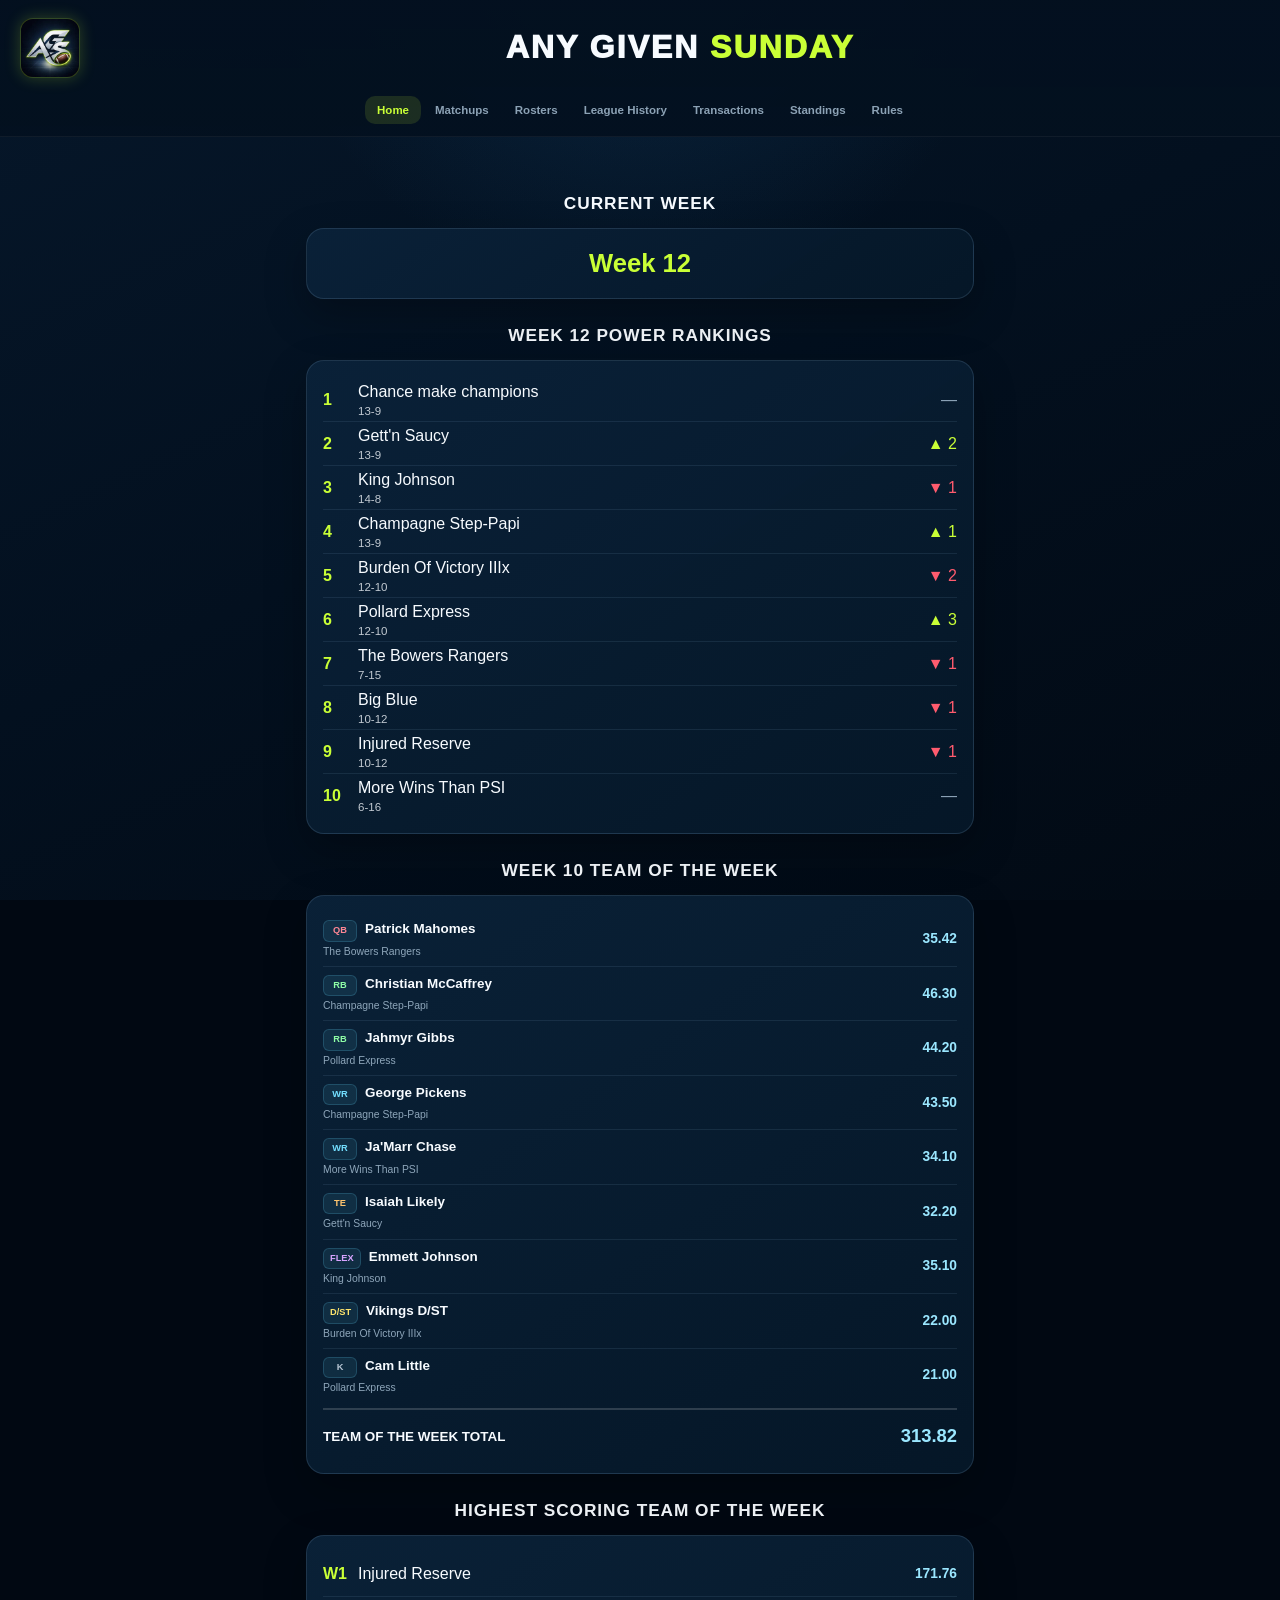
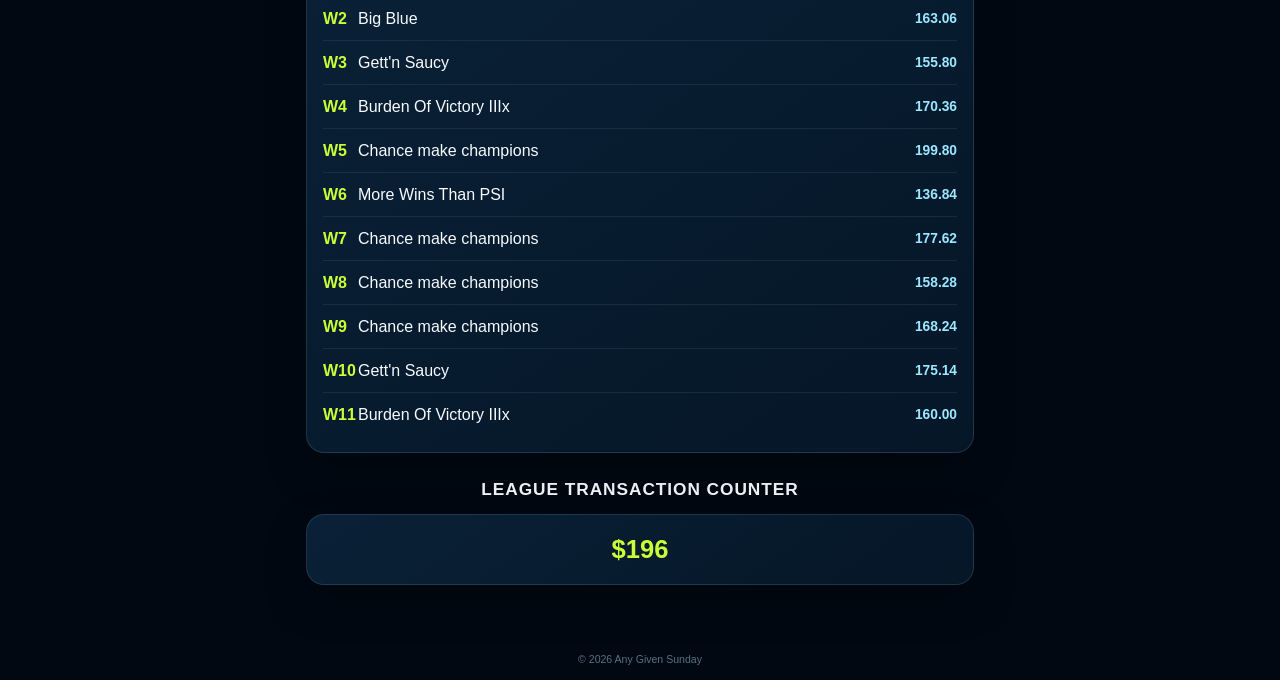
==== index.html @ 13f5271e "Auto-update Any Given Sunday league data" ====
<!DOCTYPE html>

<html lang="en">
<head>
<meta charset="utf-8"/>
<meta content="width=device-width, initial-scale=1, viewport-fit=cover" name="viewport"/>
<title>Home | Any Given Sunday</title>
<link href="styles.css?v=20260911-3" rel="stylesheet"/>
<link href="favicon.png" rel="icon" type="image/png"/>
<link href="apple-touch-icon.png" rel="apple-touch-icon"/>
<link href="manifest.json" rel="manifest"/>
<meta content="yes" name="apple-mobile-web-app-capable"/>
<meta content="Any Given Sunday" name="apple-mobile-web-app-title"/>
<meta content="#03101f" name="theme-color"/>
</head>
<body data-page="home">
<header class="site-header"><div class="header-inner"><div class="site-title">Any Given <span>Sunday</span></div><button aria-label="Open menu" class="nav-toggle"><span class="bar"></span><span class="bar"></span><span class="bar"></span></button></div><nav class="main-nav"><a data-page="home" href="index.html">Home</a><a data-page="matchups" href="matchups.html">Matchups</a><a data-page="rosters" href="rosters.html">Rosters</a><a data-page="history" href="history.html">League History</a><a data-page="transactions" href="transactions.html">Transactions</a><a data-page="standings" href="standings.html">Standings</a><a data-page="rules" href="rules.html">Rules</a></nav></header>
<main class="page-content">
<h2 class="section-title">Current Week</h2><a href="matchups.html?week=11" id="current-week-link" style="display:block;text-decoration:none;color:inherit;"><div class="card" style="text-align:center;cursor:pointer;"><div class="stat-number" id="current-week" style="font-size:1.6rem;">Week 12</div></div></a>
<h2 class="section-title" id="power-rankings-heading">Week 12 Power Rankings</h2>
<div class="card" id="power-rankings">
<div class="card-row standing-row" data-team-id="14"><span class="standing-rank">1</span><span class="standing-info"><span class="power-team-name">Chance make champions</span><small class="power-team-record" style="display:block;font-size:.72rem;opacity:.78;line-height:1.4;">13-9</small></span><span class="arrow-none">—</span></div><div class="card-row standing-row" data-team-id="7"><span class="standing-rank">2</span><span class="standing-info"><span class="power-team-name">Gett'n Saucy</span><small class="power-team-record" style="display:block;font-size:.72rem;opacity:.78;line-height:1.4;">13-9</small></span><span class="arrow-up">▲ 2</span></div><div class="card-row standing-row" data-team-id="8"><span class="standing-rank">3</span><span class="standing-info"><span class="power-team-name">King Johnson</span><small class="power-team-record" style="display:block;font-size:.72rem;opacity:.78;line-height:1.4;">14-8</small></span><span class="arrow-down">▼ 1</span></div><div class="card-row standing-row" data-team-id="4"><span class="standing-rank">4</span><span class="standing-info"><span class="power-team-name">Champagne Step-Papi</span><small class="power-team-record" style="display:block;font-size:.72rem;opacity:.78;line-height:1.4;">13-9</small></span><span class="arrow-up">▲ 1</span></div><div class="card-row standing-row" data-team-id="3"><span class="standing-rank">5</span><span class="standing-info"><span class="power-team-name">Burden Of Victory IIIx</span><small class="power-team-record" style="display:block;font-size:.72rem;opacity:.78;line-height:1.4;">12-10</small></span><span class="arrow-down">▼ 2</span></div><div class="card-row standing-row" data-team-id="13"><span class="standing-rank">6</span><span class="standing-info"><span class="power-team-name">Pollard Express</span><small class="power-team-record" style="display:block;font-size:.72rem;opacity:.78;line-height:1.4;">12-10</small></span><span class="arrow-up">▲ 3</span></div><div class="card-row standing-row" data-team-id="5"><span class="standing-rank">7</span><span class="standing-info"><span class="power-team-name">The Bowers Rangers</span><small class="power-team-record" style="display:block;font-size:.72rem;opacity:.78;line-height:1.4;">7-15</small></span><span class="arrow-down">▼ 1</span></div><div class="card-row standing-row" data-team-id="1"><span class="standing-rank">8</span><span class="standing-info"><span class="power-team-name">Big Blue</span><small class="power-team-record" style="display:block;font-size:.72rem;opacity:.78;line-height:1.4;">10-12</small></span><span class="arrow-down">▼ 1</span></div><div class="card-row standing-row" data-team-id="12"><span class="standing-rank">9</span><span class="standing-info"><span class="power-team-name">Injured Reserve</span><small class="power-team-record" style="display:block;font-size:.72rem;opacity:.78;line-height:1.4;">10-12</small></span><span class="arrow-down">▼ 1</span></div><div class="card-row standing-row" data-team-id="11"><span class="standing-rank">10</span><span class="standing-info"><span class="power-team-name">More Wins Than PSI</span><small class="power-team-record" style="display:block;font-size:.72rem;opacity:.78;line-height:1.4;">6-16</small></span><span class="arrow-none">—</span></div></div>
<h2 class="section-title">Week 10 Team of the Week</h2>
<div class="card" id="team-of-the-week">
<div class="player-row"><div class="player-info"><span class="team-name"><span class="player-position pos-qb">QB</span>Patrick Mahomes</span><span class="player-meta">The Bowers Rangers</span></div><span class="player-points">35.42</span></div>
<div class="player-row"><div class="player-info"><span class="team-name"><span class="player-position pos-rb">RB</span>Christian McCaffrey</span><span class="player-meta">Champagne Step-Papi</span></div><span class="player-points">46.30</span></div>
<div class="player-row"><div class="player-info"><span class="team-name"><span class="player-position pos-rb">RB</span>Jahmyr Gibbs</span><span class="player-meta">Pollard Express</span></div><span class="player-points">44.20</span></div>
<div class="player-row"><div class="player-info"><span class="team-name"><span class="player-position pos-wr">WR</span>George Pickens</span><span class="player-meta">Champagne Step-Papi</span></div><span class="player-points">43.50</span></div>
<div class="player-row"><div class="player-info"><span class="team-name"><span class="player-position pos-wr">WR</span>Ja'Marr Chase</span><span class="player-meta">More Wins Than PSI</span></div><span class="player-points">34.10</span></div>
<div class="player-row"><div class="player-info"><span class="team-name"><span class="player-position pos-te">TE</span>Isaiah Likely</span><span class="player-meta">Gett'n Saucy</span></div><span class="player-points">32.20</span></div>
<div class="player-row"><div class="player-info"><span class="team-name"><span class="player-position pos-flex">FLEX</span>Emmett Johnson</span><span class="player-meta">King Johnson</span></div><span class="player-points">35.10</span></div>
<div class="player-row"><div class="player-info"><span class="team-name"><span class="player-position pos-dst">D/ST</span>Vikings D/ST</span><span class="player-meta">Burden Of Victory IIIx</span></div><span class="player-points">22.00</span></div>
<div class="player-row"><div class="player-info"><span class="team-name"><span class="player-position pos-k">K</span>Cam Little</span><span class="player-meta">Pollard Express</span></div><span class="player-points">21.00</span></div>
<div class="player-row" style="border-top:2px solid rgba(255,255,255,.16);margin-top:.35rem;padding-top:.85rem;"><div class="player-info"><span class="team-name" style="font-weight:900;">TEAM OF THE WEEK TOTAL</span></div><span class="player-points" style="font-size:1.15rem;font-weight:900;">313.82</span></div>
</div>
<h2 class="section-title">Highest Scoring Team of the Week</h2>
<div class="card" id="highest-scoring-team-tracker"><div class="card-row standing-row"><span class="standing-rank">W1</span><span class="standing-info">Injured Reserve</span><span class="player-points">171.76</span></div><div class="card-row standing-row"><span class="standing-rank">W2</span><span class="standing-info">Big Blue</span><span class="player-points">163.06</span></div><div class="card-row standing-row"><span class="standing-rank">W3</span><span class="standing-info">Gett'n Saucy</span><span class="player-points">155.80</span></div><div class="card-row standing-row"><span class="standing-rank">W4</span><span class="standing-info">Burden Of Victory IIIx</span><span class="player-points">170.36</span></div><div class="card-row standing-row"><span class="standing-rank">W5</span><span class="standing-info">Chance make champions</span><span class="player-points">199.80</span></div></div>
<script>
(async function(){
  try{
    var r=await fetch('data/highest-scoring-teams.json?ts='+Date.now(),{cache:'no-store'});
    if(!r.ok)return;
    var d=await r.json(), card=document.getElementById('highest-scoring-team-tracker');
    if(!card||!Array.isArray(d.weeks))return;
    card.innerHTML='';
    d.weeks.forEach(function(x){
      var row=document.createElement('div'); row.className='card-row standing-row';
      row.innerHTML='<span class="standing-rank">W'+Number(x.week)+'</span><span class="standing-info"></span><span class="player-points">'+Number(x.score).toFixed(2)+'</span>';
      row.querySelector('.standing-info').textContent=x.teamName;
      card.appendChild(row);
    });
  }catch(e){}
})();
</script>
<h2 class="section-title">League Transaction Counter</h2><div class="card" id="league-transaction-card" style="text-align:center;"><div class="stat-number" id="league-transaction-total" style="font-size:1.6rem;">$195</div></div>
</main><footer class="site-footer">© 2026 Any Given Sunday</footer><script src="app.js?v=20260914-2"></script><script>(async function(){try{var r=await fetch('data/live.json?ts='+Date.now(),{cache:'no-store'});if(!r.ok)return;var d=await r.json();var w=Number(d.week||d.scoringPeriod||0);if(!w)return;var label=document.getElementById('current-week');var link=document.getElementById('current-week-link');if(label)label.textContent='Week '+w;if(link)link.href='matchups.html?week='+w;}catch(e){}})();</script></body></html>
---- styles.css ----
/* Any Given Sunday — dark app UI */
:root{--bg:#03101f;--bg2:#06172a;--surface:#071a2d;--surface2:#0a2239;--border:rgba(133,171,203,.18);--text:#f7fbff;--muted:#8ea6ba;--lime:#c9ff36;--limeSoft:rgba(201,255,54,.12);--cyan:#69dcff;--danger:#ff5b6e;--gold:#ffcc4d;--radius:18px;--shadow:0 16px 42px rgba(0,0,0,.26);--color-bg:var(--bg);--color-header:var(--bg);--color-card:var(--surface);--color-card-border:var(--border);--color-text:var(--text);--color-text-muted:var(--muted);--color-accent:var(--lime);--color-accent2:var(--gold);--color-danger:var(--danger)}
*{box-sizing:border-box;margin:0;padding:0}html{background:#010812}body{min-height:100vh;color:var(--text);font-family:-apple-system,BlinkMacSystemFont,"SF Pro Display","Segoe UI",sans-serif;line-height:1.45;background:radial-gradient(circle at 50% -8%,rgba(26,91,142,.28),transparent 32%),linear-gradient(155deg,var(--bg2),var(--bg) 48%,#020a14);background-attachment:fixed;-webkit-font-smoothing:antialiased}a{color:inherit;text-decoration:none}button,select{font:inherit}img{max-width:100%;display:block}
.site-header{position:static;z-index:auto;width:100%;background:linear-gradient(180deg,rgba(3,16,31,.99),rgba(3,16,31,.96));border-bottom:1px solid rgba(255,255,255,.05)}.header-inner{min-height:94px;width:100%;max-width:none;margin:0;padding:14px 14px 14px 88px;display:flex;align-items:center;justify-content:center;position:relative}.header-inner::before{content:"";position:absolute;left:18px;top:50%;transform:translateY(-50%);width:54px;height:54px;border-radius:13px;background:url("apple-touch-icon.png?v=20260911-2") center/cover no-repeat;box-shadow:0 0 16px rgba(201,255,54,.22);border:1px solid rgba(201,255,54,.24)}.site-title{flex:1;width:100%;text-align:center;text-transform:uppercase;font-weight:950;font-size:clamp(1.35rem,5.8vw,2rem);letter-spacing:clamp(1.1px,.45vw,2px);line-height:1.05;white-space:nowrap}.site-title span{color:var(--lime)}.nav-toggle{display:none!important}.nav-toggle .bar{display:none!important}
.main-nav{position:static;display:flex;flex-wrap:wrap;justify-content:center;align-items:stretch;gap:6px;width:min(100%,700px);margin:0 auto;padding:10px 8px 12px;background:rgba(3,16,31,.98);border-top:1px solid rgba(133,171,203,.12)}.main-nav a{position:relative;flex:0 0 calc((100% - 18px)/4);width:calc((100% - 18px)/4);height:64px;min-height:64px;padding:32px 2px 7px;border-radius:12px;text-align:center;color:#8ca2b5;font-size:.61rem;font-weight:750;line-height:1.05;white-space:normal;overflow-wrap:normal;display:flex;align-items:flex-end;justify-content:center}.main-nav a::before{position:absolute;top:7px;left:50%;transform:translateX(-50%);font-size:1.18rem}.main-nav a:nth-child(1)::before{content:"⌂";font-size:1.45rem}.main-nav a:nth-child(2)::before{content:"⚔";font-size:1.18rem}.main-nav a:nth-child(3)::before{content:"♙";font-size:1.28rem}.main-nav a:nth-child(6)::before{content:"▥"}.main-nav a:nth-child(5)::before{content:"▤"}.main-nav a:nth-child(4)::before{content:"★"}.main-nav a:nth-child(7)::before{content:"☷"}.main-nav a.active{color:var(--lime);background:rgba(201,255,54,.07)}.main-nav a:nth-child(1){order:1}.main-nav a:nth-child(2){order:2}.main-nav a:nth-child(3){order:3}.main-nav a:nth-child(6){order:4}.main-nav a:nth-child(5){order:5}.main-nav a:nth-child(4){order:6}.main-nav a:nth-child(7){order:7}.main-nav.open{display:flex}
.page-content{width:min(100%,700px);margin:auto;padding:22px 16px 30px}.page-title{font-size:1.75rem;font-weight:900;letter-spacing:-.04em;margin:0 0 8px;text-align:center}.page-subtitle{color:var(--muted);font-size:.86rem;margin-bottom:20px;text-align:center}.section-title{font-size:1.08rem;font-weight:850;text-align:center;margin:24px 2px 12px}.eyebrow{color:var(--lime);font-size:.64rem;font-weight:900;letter-spacing:.15em;text-transform:uppercase;text-align:center}.home-hero{text-align:center;padding:6px 2px 12px}.home-hero h1{font-size:1.85rem;letter-spacing:-.045em;margin-top:4px;text-align:center}.home-hero p{color:var(--muted);font-size:.84rem;margin-top:5px;text-align:center}.section-heading-row{display:grid;grid-template-columns:1fr auto 1fr;align-items:center;margin:16px 2px 11px}.section-heading-row h2{grid-column:2;text-align:center;font-size:1.12rem;font-weight:850}.section-heading-row>a,.section-heading-row>.live-indicator{grid-column:3;justify-self:end}.section-heading-row a{color:var(--lime);font-size:.67rem;font-weight:900;text-transform:uppercase;letter-spacing:.06em}body[data-page="home"] .section-title{text-transform:uppercase;letter-spacing:.055em;font-weight:900}
.card,.stat-card,.champion-card{position:relative;background:linear-gradient(145deg,rgba(10,34,57,.96),rgba(5,23,40,.98));border:1px solid var(--border);border-radius:18px;box-shadow:var(--shadow)}.card{padding:16px;margin-bottom:13px}.card-row{display:flex;align-items:center;justify-content:space-between;min-height:44px}.card-row+.card-row{border-top:1px solid rgba(133,171,203,.12)}.stat-grid{display:grid;grid-template-columns:1fr 1fr;gap:10px}.stat-card{padding:16px}.stat-number{color:var(--lime);font-size:1.65rem;font-weight:900}.stat-label{color:var(--muted);font-size:.7rem}.badge,.live-indicator,.live-badge{display:inline-flex;align-items:center;justify-content:center;padding:4px 8px;border-radius:999px;background:var(--limeSoft);color:var(--lime);font-size:.63rem;font-weight:850}.live-indicator,.live-badge{background:var(--lime);color:#07120a}.live-indicator::before,.live-badge::before{content:"•";margin-right:3px}
.team-select{width:100%;min-height:48px;padding:0 14px;margin-bottom:18px;border-radius:14px;border:1px solid rgba(133,171,203,.28);background:#071a2d;color:var(--text);font-weight:700;outline:none}.team-select:focus{border-color:rgba(201,255,54,.5)}
.week-strip{display:grid;grid-template-columns:repeat(5,1fr);gap:8px;margin:8px 0 24px}.week-pill{height:58px;border-radius:16px;border:1px solid var(--border);background:rgba(7,26,45,.75);display:flex;flex-direction:column;align-items:center;justify-content:center;font-weight:900;font-size:.95rem;color:#b5c5d2}.week-pill span{font-size:.48rem;letter-spacing:.08em;color:#6f879b;margin-top:3px}.week-pill.active{background:var(--lime);color:#07120a;border-color:var(--lime);box-shadow:0 10px 28px rgba(201,255,54,.15)}.week-pill.active span{color:#18310b}
.matchup-stack{display:grid;gap:12px}.app-loading,.empty-week-card{padding:22px;border:1px solid var(--border);border-radius:18px;background:linear-gradient(145deg,rgba(10,34,57,.95),rgba(5,23,40,.98));color:var(--muted);text-align:center}.live-matchup-card{display:block;padding:14px;border:1px solid rgba(106,167,210,.25);border-radius:20px;background:linear-gradient(145deg,rgba(10,34,57,.98),rgba(5,22,39,.99));box-shadow:var(--shadow)}.matchup-status-row{display:flex;align-items:center;justify-content:space-between;margin-bottom:10px}.matchup-details-link{color:#7894a8;font-size:.64rem;font-weight:700}.matchup-faceoff{display:grid;grid-template-columns:1fr 44px 1fr;align-items:center}.matchup-team-side{text-align:center;min-width:0}.team-avatar{width:42px;height:42px;margin:0 auto 7px;border-radius:50%;display:grid;place-items:center;background:linear-gradient(145deg,#133d60,#09223a);border:1px solid rgba(135,192,234,.28);font-size:.72rem;font-weight:900}.matchup-team-name{min-height:34px;font-size:.72rem;font-weight:800;line-height:1.15;display:flex;align-items:center;justify-content:center}.matchup-big-score{font-size:1.62rem;font-weight:950;letter-spacing:-.05em}.matchup-projection{color:var(--muted);font-size:.63rem}.matchup-versus{width:36px;height:36px;margin:auto;border-radius:50%;display:grid;place-items:center;color:#6f879b;border:1px solid var(--border);font-size:.57rem;font-weight:900}.edge-wrap{margin-top:13px}.edge-labels{display:grid;grid-template-columns:48px 1fr 48px;align-items:center;font-size:.65rem;font-weight:850}.edge-labels span:last-child{text-align:right}.edge-labels small{text-align:center;color:#71899b;font-size:.55rem}.edge-bar{height:5px;border-radius:999px;background:#2a4053;overflow:hidden;margin-top:5px}.edge-bar span{display:block;height:100%;background:linear-gradient(90deg,#a9ea2d,var(--lime));border-radius:999px}
.player-row{min-height:48px;padding:7px 0;display:flex;align-items:center;justify-content:space-between;gap:10px}.player-row+.player-row{border-top:1px solid rgba(133,171,203,.12)}.player-info{display:flex;flex-direction:column;min-width:0}.team-name,.player-name{font-size:.84rem;font-weight:750}.player-meta{font-size:.65rem;color:var(--muted);margin-top:2px}.player-position{display:inline-flex;min-width:34px;justify-content:center;margin-right:8px;padding:3px 6px;border-radius:6px;font-size:.58rem;font-weight:900;color:#dcecff;background:rgba(105,220,255,.09);border:1px solid rgba(105,220,255,.18)}.pos-qb{color:#ff8795}.pos-rb{color:#8fffa7}.pos-wr{color:#73dfff}.pos-te{color:#ffc56f}.pos-flex{color:#d8a4ff}.pos-dst{color:#ffe56d}.pos-k{color:#b8c7d5}.player-points{min-width:52px;text-align:right;color:#9be7ff;font-size:.86rem;font-weight:900}.team-total-score{margin:3px -16px -16px!important;padding:12px 16px!important;border-radius:0 0 17px 17px!important;border-top:1px solid rgba(201,255,54,.32)!important;background:linear-gradient(90deg,rgba(201,255,54,.08),rgba(201,255,54,.025))!important;color:var(--lime)!important}.team-total-score strong{color:var(--lime);font-size:1.06rem}.bench-title{margin-top:24px}.projection-total{margin:0 0 16px;padding:14px 16px;border:1px solid rgba(201,255,54,.16);border-radius:14px;background:rgba(201,255,54,.05)}.projection-total strong{color:var(--lime)}
.standing-row{gap:10px}.standing-rank{width:25px;color:var(--lime);font-weight:900}.standing-info{flex:1;white-space:nowrap;overflow:hidden;text-overflow:ellipsis}.standing-record{color:var(--lime);font-weight:850}.plain-value{font-weight:800}.arrow-up{color:var(--lime)}.arrow-down{color:var(--danger)}.arrow-none{color:var(--muted)}.champion-card{padding:12px 14px;margin-bottom:9px;border-left:3px solid var(--gold)}.transaction-type{font-size:.68rem;font-weight:900;text-transform:uppercase}.transaction-type.add{color:var(--lime)}.transaction-type.drop{color:var(--danger)}.transaction-type.trade{color:var(--gold)}.transaction-date{font-size:.68rem;color:var(--muted)}
.table-scroll{overflow-x:auto;border:1px solid var(--border);border-radius:18px;background:var(--surface)}.standings-table{width:100%;border-collapse:collapse;background:transparent}.standings-table th,.standings-table td{padding:11px 8px;font-size:.74rem;text-align:left}.standings-table th{color:var(--muted);font-size:.62rem;text-transform:uppercase;letter-spacing:.07em;background:rgba(255,255,255,.018)}.standings-table td{border-top:1px solid rgba(133,171,203,.11)}.standings-table th:first-child,.standings-table td:first-child{width:58%}.standings-table td.num,.standings-table th.num{text-align:center}.site-footer{text-align:center;color:#567084;font-size:.66rem;padding:24px 16px 12px}.card ul{padding-left:1.2em}.card li{margin-bottom:8px}.card p{margin-bottom:10px}.card p:last-child{margin-bottom:0}.text-accent{color:var(--lime)}
@media(max-width:390px){.header-inner{min-height:88px;padding-left:74px;padding-right:8px}.site-title{font-size:clamp(1.18rem,5.8vw,1.4rem);letter-spacing:.9px}.header-inner::before{width:48px;height:48px;left:12px;border-radius:12px}.main-nav a{font-size:.57rem}}
@media(min-width:768px){.header-inner{min-height:96px;padding-left:94px}.header-inner::before{width:58px;height:58px;left:20px}.main-nav{display:flex;position:static;max-width:860px;width:100%;margin:auto;padding:0 18px 12px;background:transparent;border:0;box-shadow:none;justify-content:center;gap:2px}.main-nav a,.main-nav a:nth-child(2),.main-nav a:nth-child(7){display:block;order:initial!important;flex:0 0 auto;min-height:auto;height:auto;width:auto;padding:8px 12px;font-size:.72rem!important;border-radius:10px;grid-column:auto}.main-nav a::before{display:none}.main-nav a.active{background:var(--limeSoft)}.nav-toggle{display:none!important}.page-content{padding-top:30px}.matchup-stack{grid-template-columns:repeat(2,1fr)}}
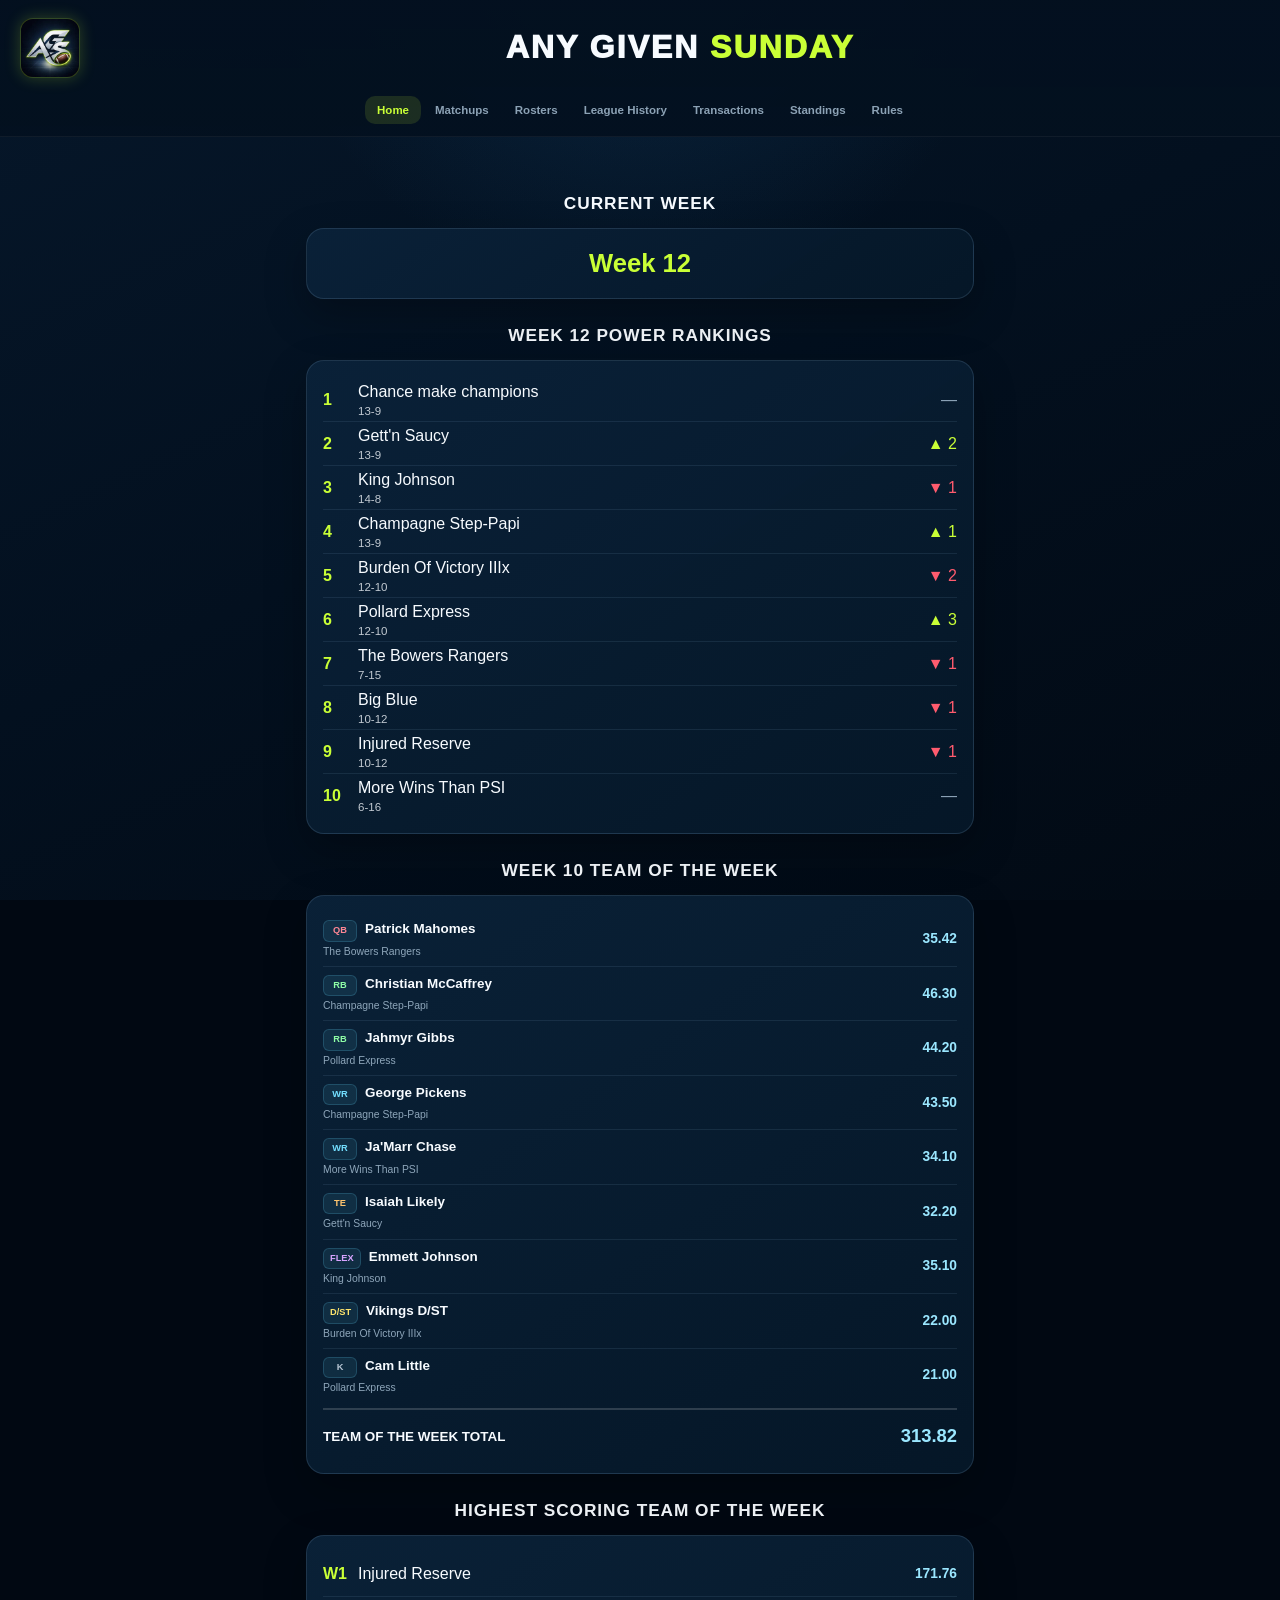
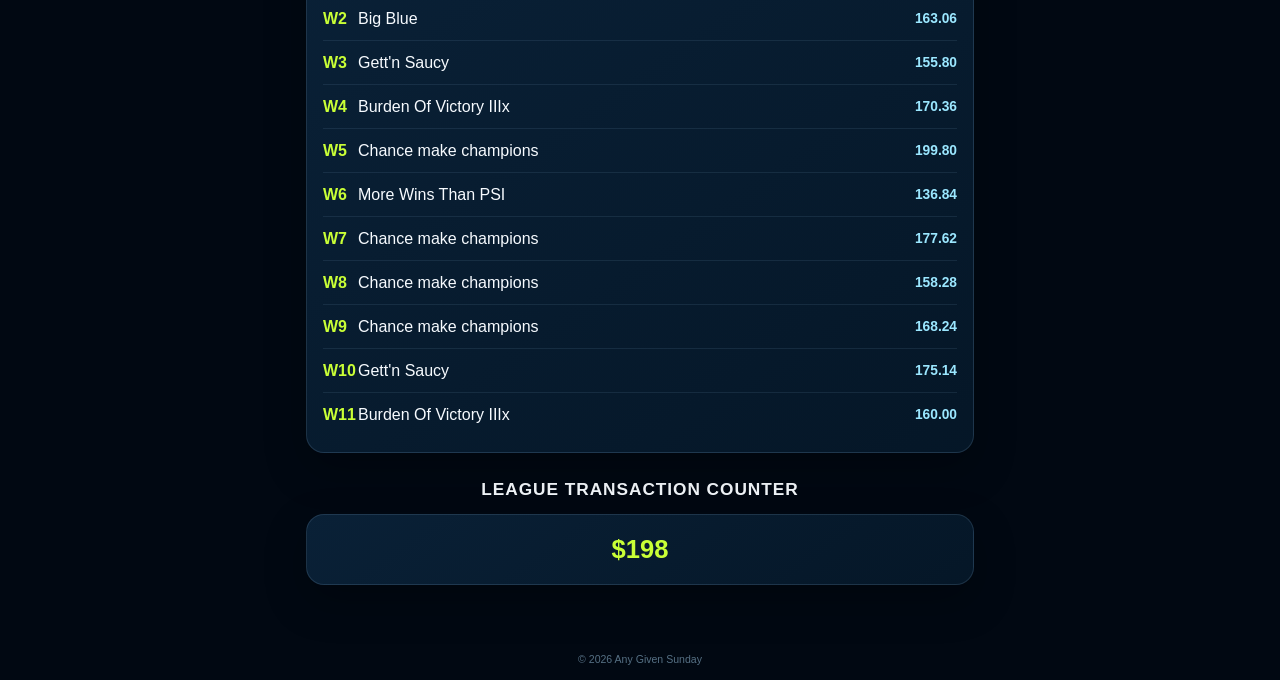
==== commit 80384ec7: "Sync cumulative ESPN acquisition counters" ====
--- a/index.html
+++ b/index.html
@@ -52,5 +52,5 @@
   }catch(e){}
 })();
 </script>
-<h2 class="section-title">League Transaction Counter</h2><div class="card" id="league-transaction-card" style="text-align:center;"><div class="stat-number" id="league-transaction-total" style="font-size:1.6rem;">$195</div></div>
+<h2 class="section-title">League Transaction Counter</h2><div class="card" id="league-transaction-card" style="text-align:center;"><div class="stat-number" id="league-transaction-total" style="font-size:1.6rem;">$198</div></div>
 </main><footer class="site-footer">© 2026 Any Given Sunday</footer><script src="app.js?v=20260914-2"></script><script>(async function(){try{var r=await fetch('data/live.json?ts='+Date.now(),{cache:'no-store'});if(!r.ok)return;var d=await r.json();var w=Number(d.week||d.scoringPeriod||0);if(!w)return;var label=document.getElementById('current-week');var link=document.getElementById('current-week-link');if(label)label.textContent='Week '+w;if(link)link.href='matchups.html?week='+w;}catch(e){}})();</script></body></html>
